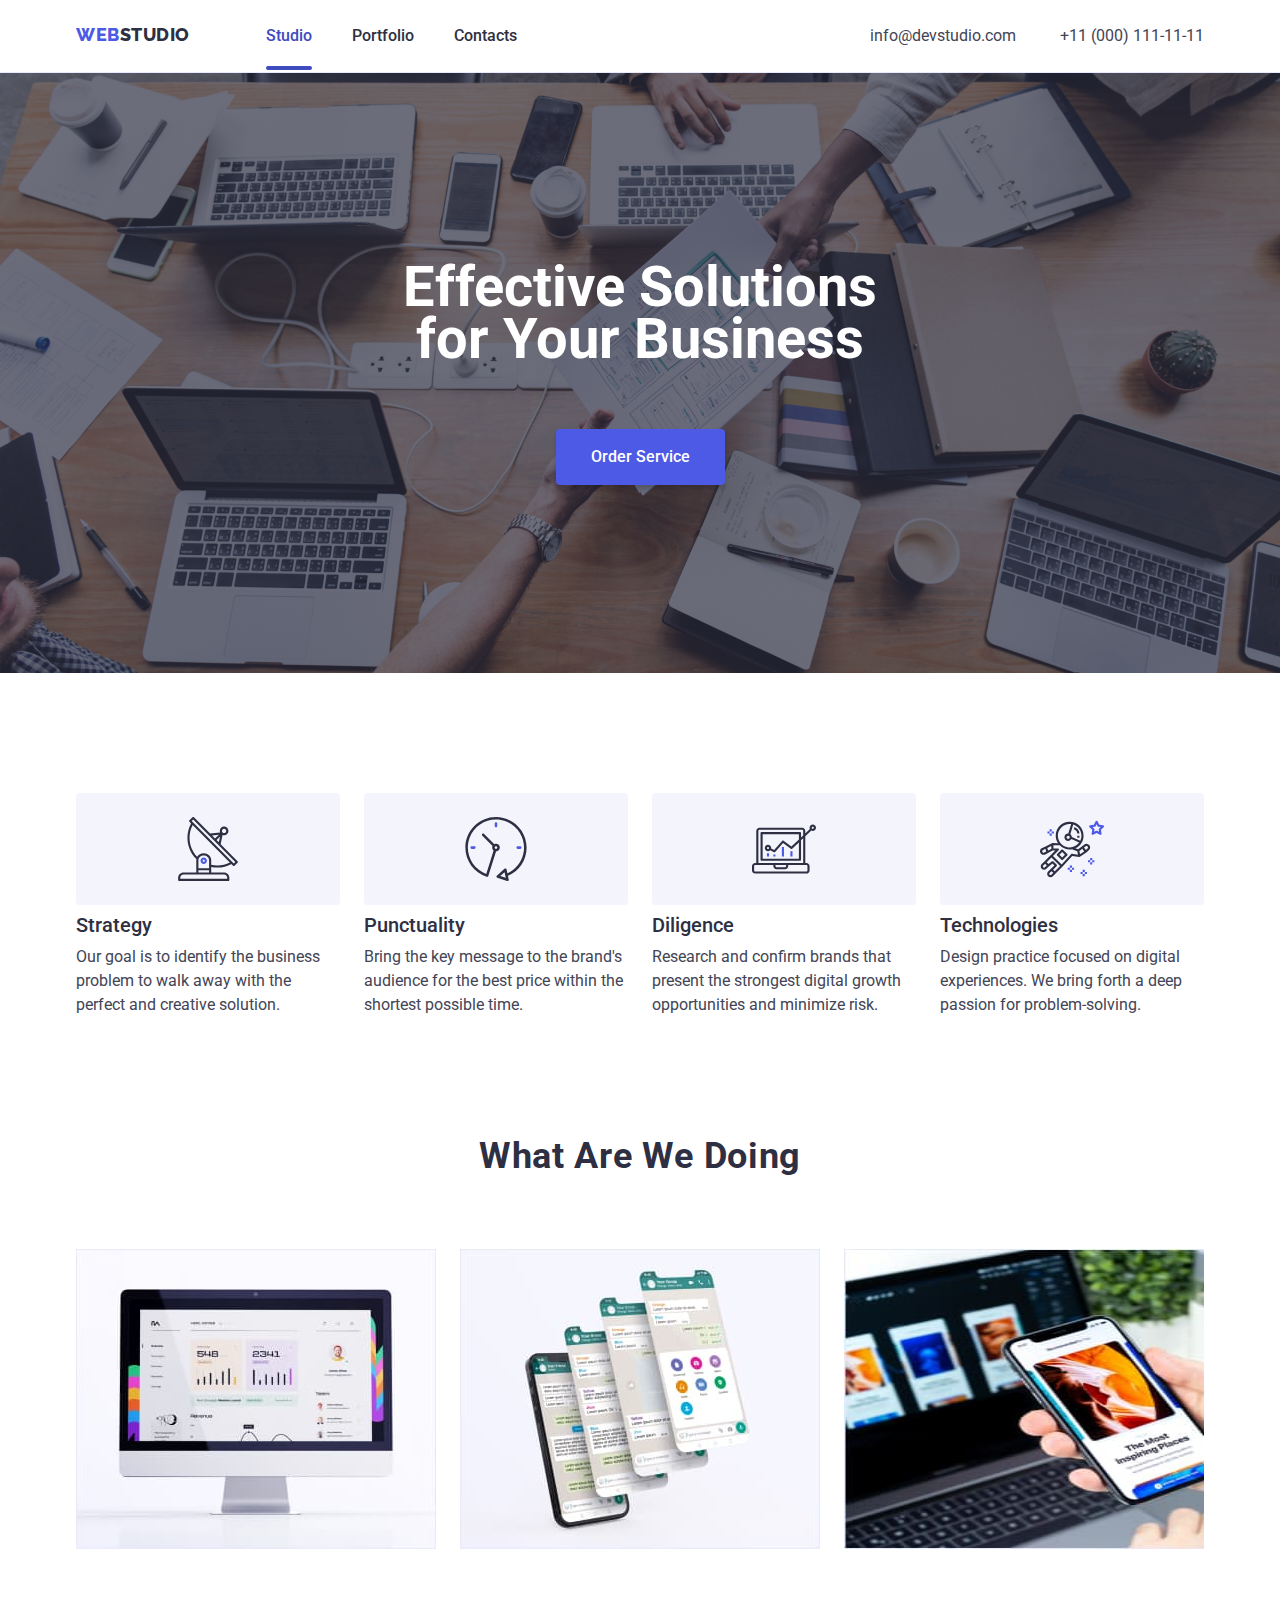
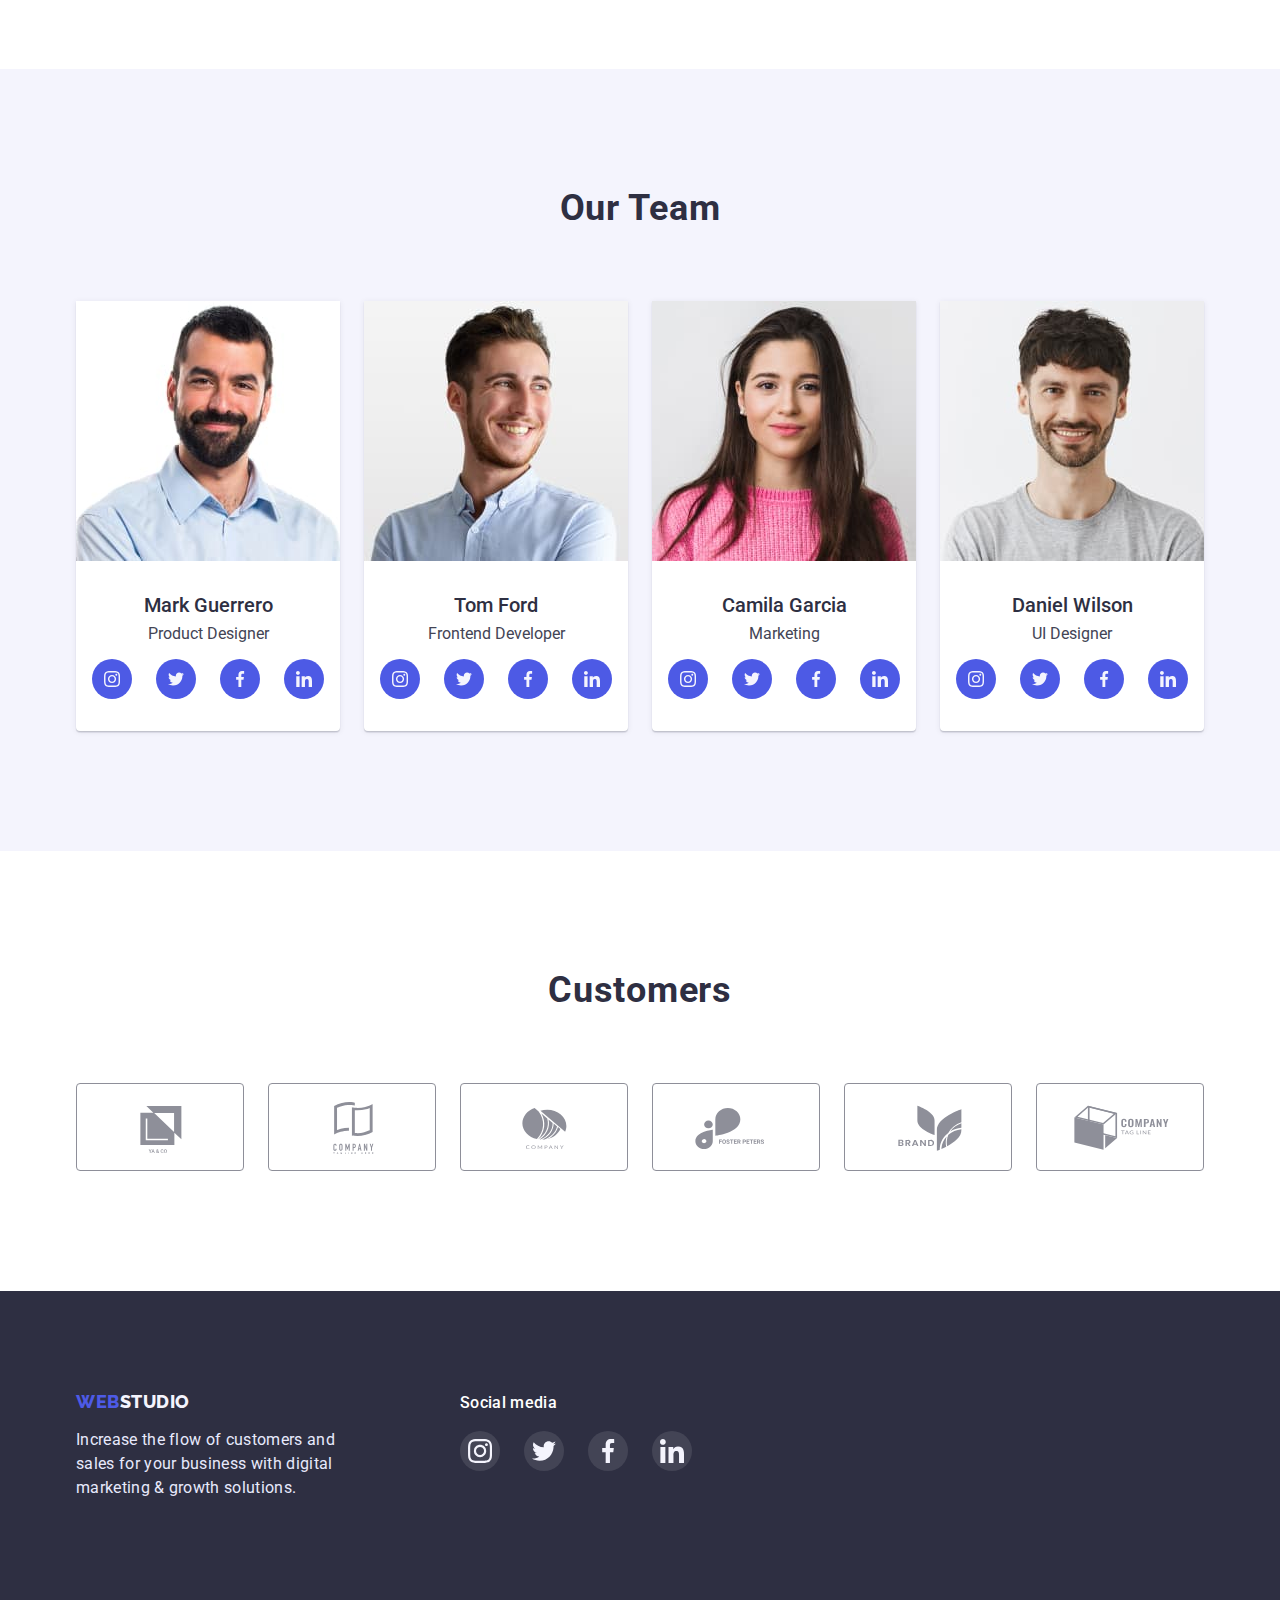
==== index.html @ 756aed3f "Initial commit" ====
<!DOCTYPE html>
<html lang="en">
  <!-- Ukraine - lang="uk" -->
  <head>
    <meta charset="UTF-8" />
    <meta http-equiv="X-UA-Compatible" content="IE=edge" />
    <meta name="viewport" content="width=device-width, initial-scale=1.0" />

    <link rel="preconnect" href="https://fonts.googleapis.com" />
    <link rel="preconnect" href="https://fonts.gstatic.com" crossorigin />
    <link
      href="https://fonts.googleapis.com/css2?family=Raleway:wght@800&family=Roboto:wght@400;500;700;900&display=swap"
      rel="stylesheet"
    />
    <!-- Сначала нормализатор -->
    <link
      rel="stylesheet"
      href="https://cdnjs.cloudflare.com/ajax/libs/modern-normalize/1.0.0/modern-normalize.min.css"
    />
    <link rel="stylesheet" href="./css/styles.css" />

    <title>GOIT HW5 Studio</title>
  </head>

  <body>
    <!-- Шапка страницы -->
    <header class="top-line">
      <div class="container page-header-container">
        <!-- Navigation -->
        <nav class="navigation">
          <a href="./index.html" class="link logo">
            <span class="logo-left">Web</span
            ><span class="logo-right">Studio</span></a
          >
          <!-- ul>li*4>a + Enter -->
          <ul class="menu list">
            <!-- в CSS list используем как общий сброс подчеркивания, а menu для стилизации навигации -->
            <li class="menu-item">
              <a class="nav-item link current" href="./index.html">Studio</a>
            </li>
            <li class="menu-item">
              <a class="nav-item link" href="./portfolio.html">Portfolio</a>
            </li>
            <li class="menu-item">
              <a class="nav-item link" href="">Contacts</a>
            </li>
          </ul>
        </nav>
        <address class="address">
          <a href="mailto:info@devstudio.com" class="contacts-email link"
            >info@devstudio.com</a
          >

          <a href="tel:+110001111111" class="contacts-phone link"
            >+11 (000) 111-11-11</a
          >
        </address>
      </div>
    </header>

    <!-- Content -->
    <main>
      <section class="hero">
        <div class="container container-hero">
          <!-- &nbsp -->
          <h1 class="main-header">Effective Solutions for Your Business</h1>
          <button class="btn" type="button" data-modal-open>
            Order Service
          </button>
        </div>
      </section>

      <section class="section section1">
        <div class="container">
          <h2 class="header-sections visually-hidden">Hidden header section</h2>
          <ul class="list features">
            <li class="features-item">
              <div class="feature-icon-area">
                <svg class="features-icon">
                  <use
                    href="./images/symbol-defs.svg#icon-antenna"
                    class="features-image"
                  ></use>
                </svg>
              </div>
              <h3 class="feature">Strategy</h3>
              <p class="feature-description">
                Our goal is to identify the business problem to walk away with
                the perfect and creative solution.
              </p>
            </li>
            <li class="features-item">
              <div class="feature-icon-area">
                <svg class="features-icon">
                  <use
                    href="./images/symbol-defs.svg#icon-clock"
                    class="features-image"
                  ></use>
                </svg>
              </div>
              <h3 class="feature">Punctuality</h3>
              <p class="feature-description">
                Bring the key message to the brand's audience for the best price
                within the shortest possible time.
              </p>
            </li>
            <li class="features-item">
              <div class="feature-icon-area">
                <svg class="features-icon">
                  <use
                    href="./images/symbol-defs.svg#icon-diagram"
                    class="features-image"
                  ></use>
                </svg>
              </div>
              <h3 class="feature">Diligence</h3>
              <p class="feature-description">
                Research and confirm brands that present the strongest digital
                growth opportunities and minimize risk.
              </p>
            </li>
            <li class="features-item">
              <div class="feature-icon-area">
                <svg class="features-icon">
                  <use
                    href="./images/symbol-defs.svg#icon-astronaut"
                    class="features-image"
                  ></use>
                </svg>
              </div>
              <h3 class="feature">Technologies</h3>
              <p class="feature-description">
                Design practice focused on digital experiences. We bring forth a
                deep passion for problem-solving.
              </p>
            </li>
          </ul>
        </div>
      </section>
      <!-- "end section1" -->
      <section class="section section2-we-doing">
        <div class="container">
          <h2 class="header-sections">What are we doing</h2>
          <ul class="list section2-items">
            <li class="section2-item">
              <img
                src="./images/img1.jpg"
                alt="monitor image"
                height="300"
                width="360"
              />
            </li>
            <li class="section2-item">
              <img
                src="./images/img2.jpg"
                alt="phones image"
                height="300"
                width="360"
              />
            </li>
            <li class="section2-item">
              <img
                src="./images/img3.jpg"
                alt="phone&laptop image"
                height="300"
                width="360"
              />
            </li>
          </ul>
        </div>
      </section>
      <!-- "end section2" -->
      <section class="section section3-team">
        <div class="container">
          <h2 class="header-sections">Our Team</h2>
          <ul class="list team-list">
            <li class="team-member-item" id="team-member1">
              <img
                src="./images/team/foto1.jpg"
                alt="team member Mark Guerrero"
                width="264"
                height="260"
              />
              <div class="team-card-content">
                <h3 class="team-member">Mark Guerrero</h3>
                <p class="team-position">Product Designer</p>
                <ul class="social-list list">
                  <li class="social-list-item">
                    <a href="#no_scroll" class="social-list-link">
                      <svg class="social-list-icon">
                        <use
                          href="./images/symbol-defs.svg#icon-instagram"
                        ></use>
                      </svg>
                    </a>
                  </li>
                  <li class="social-list-item">
                    <a href="#no_scroll" class="social-list-link">
                      <svg class="social-list-icon">
                        <use href="./images/symbol-defs.svg#icon-twitter"></use>
                      </svg>
                    </a>
                  </li>
                  <li class="social-list-item">
                    <a href="#no_scroll" class="social-list-link">
                      <svg class="social-list-icon">
                        <use
                          href="./images/symbol-defs.svg#icon-facebook"
                        ></use>
                      </svg>
                    </a>
                  </li>
                  <li class="social-list-item">
                    <a href="#no_scroll" class="social-list-link">
                      <svg class="social-list-icon">
                        <use
                          href="./images/symbol-defs.svg#icon-linkedin"
                        ></use>
                      </svg>
                    </a>
                  </li>
                </ul>
              </div>
            </li>
            <li class="team-member-item" id="team-member2">
              <img
                src="./images/team/foto2.jpg"
                alt="team member Tom Ford"
                width="264"
                height="260"
              />
              <div class="team-card-content">
                <h3 class="team-member">Tom Ford</h3>
                <p class="team-position">Frontend Developer</p>
                <ul class="social-list list">
                  <li class="social-list-item">
                    <a href="#no_scroll" class="social-list-link">
                      <svg class="social-list-icon">
                        <use
                          href="./images/symbol-defs.svg#icon-instagram"
                        ></use>
                      </svg>
                    </a>
                  </li>
                  <li class="social-list-item">
                    <a href="#no_scroll" class="social-list-link">
                      <svg class="social-list-icon">
                        <use href="./images/symbol-defs.svg#icon-twitter"></use>
                      </svg>
                    </a>
                  </li>
                  <li class="social-list-item">
                    <a href="#no_scroll" class="social-list-link">
                      <svg class="social-list-icon">
                        <use
                          href="./images/symbol-defs.svg#icon-facebook"
                        ></use>
                      </svg>
                    </a>
                  </li>
                  <li class="social-list-item">
                    <a href="#no_scroll" class="social-list-link">
                      <svg class="social-list-icon">
                        <use
                          href="./images/symbol-defs.svg#icon-linkedin"
                        ></use>
                      </svg>
                    </a>
                  </li>
                </ul>
              </div>
            </li>
            <li class="team-member-item" id="team-member3">
              <img
                src="./images/team/foto3.jpg"
                alt="team member Camila Garcia"
                width="264"
                height="260"
              />
              <div class="team-card-content">
                <h3 class="team-member">Camila Garcia</h3>
                <p class="team-position">Marketing</p>
                <ul class="social-list list">
                  <li class="social-list-item">
                    <a href="#no_scroll" class="social-list-link">
                      <svg class="social-list-icon">
                        <use
                          href="./images/symbol-defs.svg#icon-instagram"
                        ></use>
                      </svg>
                    </a>
                  </li>
                  <li class="social-list-item">
                    <a href="#no_scroll" class="social-list-link">
                      <svg class="social-list-icon">
                        <use href="./images/symbol-defs.svg#icon-twitter"></use>
                      </svg>
                    </a>
                  </li>
                  <li class="social-list-item">
                    <a href="#no_scroll" class="social-list-link">
                      <svg class="social-list-icon">
                        <use
                          href="./images/symbol-defs.svg#icon-facebook"
                        ></use>
                      </svg>
                    </a>
                  </li>
                  <li class="social-list-item">
                    <a href="#no_scroll" class="social-list-link">
                      <svg class="social-list-icon">
                        <use
                          href="./images/symbol-defs.svg#icon-linkedin"
                        ></use>
                      </svg>
                    </a>
                  </li>
                </ul>
              </div>
            </li>
            <li class="team-member-item" id="team-member4">
              <img
                src="./images/team/foto4.jpg"
                alt="team member Daniel Wilson"
                width="264"
                height="260"
              />
              <div class="team-card-content">
                <h3 class="team-member">Daniel Wilson</h3>
                <p class="team-position">UI Designer</p>
                <ul class="social-list list">
                  <li class="social-list-item">
                    <a href="#no_scroll" class="social-list-link">
                      <svg class="social-list-icon">
                        <use
                          href="./images/symbol-defs.svg#icon-instagram"
                        ></use>
                      </svg>
                    </a>
                  </li>
                  <li class="social-list-item">
                    <a href="#no_scroll" class="social-list-link">
                      <svg class="social-list-icon">
                        <use href="./images/symbol-defs.svg#icon-twitter"></use>
                      </svg>
                    </a>
                  </li>
                  <li class="social-list-item">
                    <a href="#no_scroll" class="social-list-link">
                      <svg class="social-list-icon">
                        <use
                          href="./images/symbol-defs.svg#icon-facebook"
                        ></use>
                      </svg>
                    </a>
                  </li>
                  <li class="social-list-item">
                    <a href="#no_scroll" class="social-list-link">
                      <svg class="social-list-icon">
                        <use
                          href="./images/symbol-defs.svg#icon-linkedin"
                        ></use>
                      </svg>
                    </a>
                  </li>
                </ul>
              </div>
            </li>
          </ul>
        </div>
      </section>
      <section class="section section4-customers">
        <div class="container">
          <h2 class="header-sections">Customers</h2>
          <ul class="customer-list list">
            <li class="customer-list-item">
              <a class="customer-link link" href="#no_scroll">
                <svg class="customer-icon">
                  <use href="./images/symbol-defs.svg#icon-Logo1"></use>
                </svg>
              </a>
            </li>
            <li class="customer-list-item">
              <a class="customer-link link" href="#no_scroll">
                <svg class="customer-icon">
                  <use href="./images/symbol-defs.svg#icon-Logo2"></use>
                </svg>
              </a>
            </li>
            <li class="customer-list-item">
              <a class="customer-link link" href="#no_scroll">
                <svg class="customer-icon">
                  <use href="./images/symbol-defs.svg#icon-Logo3"></use>
                </svg>
              </a>
            </li>
            <li class="customer-list-item">
              <a class="customer-link link" href="#no_scroll">
                <svg class="customer-icon">
                  <use href="./images/symbol-defs.svg#icon-Logo4"></use>
                </svg>
              </a>
            </li>
            <li class="customer-list-item">
              <a class="customer-link link" href="#no_scroll">
                <svg class="customer-icon">
                  <use href="./images/symbol-defs.svg#icon-Logo5"></use>
                </svg>
              </a>
            </li>
            <li class="customer-list-item">
              <a class="customer-link link" href="#no_scroll">
                <svg class="customer-icon">
                  <use href="./images/symbol-defs.svg#icon-Logo6"></use>
                </svg>
              </a>
            </li>
          </ul>
        </div>
      </section>
      <!-- end "section4" -->
    </main>

    <!-- Подвал страницы -->
    <footer class="footer">
      <!--  -->
      <div class="container">
        <div class="footer-context">
          <div class="footer-description">
            <a href="./index.html" class="link footer-logo"
              ><span class="logo-left">Web</span
              ><span class="logo-right">Studio</span></a
            >
            <p class="footer-text">
              Increase the flow of customers and sales for your business with
              digital marketing & growth solutions.
            </p>
          </div>
          <div class="footer-social">
            <p class="footer-social-header">Social media</p>
            <ul class="list footer-social-list">
              <li class="footer-social-list-item">
                <a class="footer-social-link link" href="#no_scroll">
                  <svg class="footer-social-icon">
                    <use href="./images/symbol-defs.svg#icon-instagram"></use>
                  </svg>
                </a>
              </li>
              <li class="footer-social-list-item">
                <a class="footer-social-link link" href="#no_scroll">
                  <svg class="footer-social-icon">
                    <use href="./images/symbol-defs.svg#icon-twitter"></use>
                  </svg>
                </a>
              </li>
              <li class="footer-social-list-item">
                <a class="footer-social-link link" href="#no_scroll">
                  <svg class="footer-social-icon">
                    <use href="./images/symbol-defs.svg#icon-facebook"></use>
                  </svg>
                </a>
              </li>
              <li class="footer-social-list-item">
                <a class="footer-social-link link" href="#no_scroll">
                  <svg class="footer-social-icon">
                    <use href="./images/symbol-defs.svg#icon-linkedin"></use>
                  </svg>
                </a>
              </li>
            </ul>
          </div>
        </div>
      </div>
    </footer>
    <!-- Modal window -->
    <div class="backdrop is-hidden animation-backdrop" data-modal>
      <div class="modal">
        <button
          class="modal-close-btn animation-modal-close-btn"
          data-modal-close
        >
          <svg class="modal-close-btn-icon animation-modal-close-btn">
            <use href="./images/symbol-defs.svg#icon-close-black-18dp"></use>
          </svg>
        </button>
      </div>
    </div>
    <script src="./JS/modal.js"></script>
  </body>
</html>
---- css/styles.css ----
:root {
  --primary-font: 'Roboto', sans-serif;
  --secondary-font: 'Raleway', sans-serif;
  /* h1-h3 navigation buttons*/
  --text-header-color: #2E2F42;
  /* p and href */
  --logo-web: #4d5ae5;
  --text-color: #434455;
  --text-hover-color: #404BBF;
  --font-size: 16px;
  --font-weight-main: 400;
  --WHITE: #FFFFFF;
  --btn-background: #4D5AE5;
  --btn-hover: #404BBF;
  --fltr-text-color: #4D5AE5;
  --fltr-background: #F4F4FD;
  --fltr-active: #404BBF;
  --footer-logo-color: #F4F4FD;
  --footer-text-color: #E7E9FC;
}

/* наступне наслідується від modern-normalize */
/* *,
*::before,
*::after {
  box-sizing: border-box;
} */

body {
  font-family: var(--primary-font);
  color: var(--text-color);
  background: var(--WHITE);

}

/* clear margin */
h1,
h2,
h3,
h4,
p {
  margin-top: 0;
  margin-bottom: 0;
}

ul,
ol {
  margin-top: 0;
  margin-bottom: 0;
  padding-left: 0;
}

/* Полностью скрывает элемент */
.visually-hidden {
  position: absolute;
  width: 1px;
  height: 1px;
  margin: -1px;
  border: 0;
  padding: 0;

  white-space: nowrap;
  clip-path: inset(100%);
  clip: rect(0 0 0 0);
  overflow: hidden;
}


/* define img as block  */
img {
  display: block;
  max-width: 100%;
}

button {
  cursor: pointer;

}

/* убираем обертку списка */
.list {
  list-style: none
}

/* убираем обертку ссылок */
.link {
  text-decoration: none;
}

/* END clear margin */

/* центрируем относительно границ страницы */
.container {
  width: 1158px;
  margin: 0 auto;
  padding-left: 15px;
  padding-right: 15px;
  padding-top: 0px;
  padding-bottom: 0px;
}

.section {
  padding-top: 120px;
  padding-bottom: 120px;
}

/* ************ Header */
.top-line {
  padding-top: 24px;
  padding-bottom: 24px;
  border-bottom: 1px solid #E7E9FC;
}

.page-header-container {
  display: flex;
  justify-content: center;
  /* align-items: baseline; */

}

.navigation {
  max-width: 452px;
  display: flex;
  /* align-items: stretch; */
  justify-content: center;
}

.address {
  margin-left: auto;

}

.menu {
  display: flex;
  /* margin-left: 76px; */
  justify-content: space-between;
  align-items: center;
  padding: 0px;
  gap: 40px;

}

.nav-item {
  /* position: relative; */
  font-weight: 500;
  font-size: 16px;
  line-height: calc(24/16);
  color: var(--text-header-color);
  /* text-decoration: none;
  display: block; */
  padding-top: 24px;
  padding-bottom: 24px;
  transition: color 250ms cubic-bezier(0.4, 0, 0.2, 1);
}

/* .nav-item:not(:last-child) {
  margin-right: 40px;
} */

.contacts-phone {
  margin-left: 40px;
}

.logo {
  font-family: Raleway;
  font-weight: 800;
  font-size: 18px;
  line-height: calc(21/18);
  color: var(--text-header-color);
  align-items: center;
  letter-spacing: 0.03em;
  text-transform: uppercase;
  margin-right: 76px;


}

.logo-left {
  color: var(--logo-web);
}

.logo-right {
  transition: color 250ms cubic-bezier(0.4, 0, 0.2, 1);
}

.logo-right:hover,
.logo-right:focus {
  color: var(--text-hover-color);
}

.current,
.nav-item:focus,
.nav-item:hover {
  color: var(--text-hover-color);
}

.navigation>.list .link.current {
  color: var(--text-hover-color);
  position: relative;
}

.navigation>.list .link.current::after {
  content: "";
  position: absolute;
  bottom: -1px;
  left: 0;
  width: 100%;
  height: 4px;
  background-color: var(--text-hover-color);
  border-radius: 2px;
}

.contacts-email,
.contacts-phone {
  font-style: normal;
  line-height: calc(24/16);
  color: var(--text-color);
}

.contacts-email:focus,
.contacts-email:hover,
.contacts-phone:focus,
.contacts-phone:hover {
  color: var(--text-hover-color);
}

/* .navigation {

  display: flex;
  flex-direction: row;
  align-items: flex-start;
  padding: 0px;
  gap: 40px;
} */

/* Hero section */
.hero {
  max-width: 1440px;
  min-height: 600px;

  background-color: rgba(46, 47, 66, 0.7);
  background-repeat: no-repeat;
  background-size: cover;
  background-position: center;
  /* затемнение картинки linear-gradient(rgba(46, 47, 66, 0.7), rgba(46, 47, 66, 0.7)) */
  background-image: linear-gradient(rgba(46, 47, 66, 0.7), rgba(46, 47, 66, 0.7)), url("../images/hero-image.jpg");
  text-align: center;
  margin-left: auto;
  margin-right: auto;
  padding: 188px 0px;
  /* padding: 120px 0px; */
}

.container-hero {
  /* padding: 188px 0px; */
  /* margin-left: auto;
  margin-right: auto; */
  /* display: flex;
  flex-direction: column;
  justify-content: center;
  align-items: center;
  text-align: center; */
}

.main-header {
  /* Header 1 */
  max-width: 496px;
  height: 120px;

  font-weight: 700;
  font-size: 56px;
  line-height: 0.93;
  /* letter-spacing: 1.07; */
  color: var(--WHITE);
  margin: 0 auto;
  /* margin-top: 188px; */
  /* margin-top: 68px; */
  margin-bottom: 48px;
}

.btn {
  height: 56px;
  width: 169px;
  left: 20px;
  top: 20px;
  padding: 16px 32px 16px 32px;
  /* margin-bottom: 188px; */
  gap: 10px;
  border: none;
  background: var(--btn-background);
  box-shadow: 0px 4px 4px rgba(0, 0, 0, 0.15);
  border-radius: 4px;
  /* border-top-right-radius: 6px; */

  color: var(--WHITE);
  font-family: 'Roboto', sans-serif;
  font-weight: 500;
  font-size: 16px;
  line-height: calc(24/16);
  align-self: auto;
  transition: background-color 250ms cubic-bezier(0.4, 0, 0.2, 1);

}

.btn:hover,
.btn:focus {
  background: var(--btn-hover);

}

/* End Hero section */


.header-sections {

  font-weight: 700;
  font-size: 36px;
  line-height: 1.11;
  /* identical to box height, or 111% */
  color: var(--text-header-color);
  text-align: center;
  letter-spacing: 0.02em;
  text-transform: capitalize;

  margin-bottom: 72px;
}

/* h3 */
.card-header,
.feature {
  font-weight: 500;
  font-size: 20px;
  line-height: calc(24/20);
  /* identical to box height, or 120% */
  text-align: center;
  color: var(--text-header-color);
}

/* Section 1 */

.section1 {
  padding-bottom: 0px;
}

.features {
  display: flex;
}

.feature {
  text-align: left;
  margin-bottom: 8px;
}

.features-item {
  width: 264px;
}

.features-item:not(:last-child) {
  margin-right: 24px;
}

.feature-icon-area {
  height: 112px;
  display: flex;
  align-items: center;
  justify-content: center;
  background: #F4F4FD;
  border-radius: 4px;
  background: rgba(244, 244, 253, 1);
  /* padding-top: 24px;
  padding-bottom: 24px; */
  margin-bottom: 8px;

}

.features-icon {
  width: 64px;
  height: 64px;
}

.feature-description {

  line-height: calc(24/16);
}

/* Section 2 */
.section2-we-doing {
  padding-top: 120px;
  padding-bottom: 120px;
}

.section2-items {
  display: flex;
  flex-wrap: wrap;
  justify-content: space-between;
}

/* End section 2 */
/* Section 3 */

.section3-team {
  /* width: 1440px; */
  background: #F4F4FD;
  /* padding-bottom: 120px; */
}

.team-list {
  display: flex;
  /* column-gap: ;
  row-gap: ; */
}

/* must have to learn
display: flex;
flex-wrap: wrap;
text-align: center;
gap: 24px;
justify-content: ; */



.team-member-item {
  flex-basis: calc((100% - 72px) / 4);
  margin-right: 24px;
  text-align: center;
  background: #FFFFFF;
  border-radius: 0px 0px 4px 4px;
  box-shadow: 0px 1px 6px rgba(46, 47, 66, 0.08), 0px 1px 1px rgba(46, 47, 66, 0.16),
    0px 2px 1px rgba(46, 47, 66, 0.08);
  border-radius: 0px 0px 4px 4px;
}

.team-member-item:last-child {
  margin-right: 0px;
}

.team-card-content {
  padding-top: 32px;
  padding-bottom: 32px;
  padding-left: 16px;
  padding-right: 16px;
}

.team-member {
  font-weight: 500;
  font-size: 20px;
  line-height: calc(24/20);
  /* identical to box height, or 120% */
  text-align: center;
  color: var(--text-header-color);
  margin-bottom: 8px;
}

.social-list {
  display: flex;
  justify-content: center;
  gap: 24px;
  margin-top: 16px;
}

.social-list-item {
  max-width: 264px;
  background-color: var(--color-primary-background);
}

.social-list-link {
  width: 40px;
  height: 40px;
  border-radius: 50%;
  background-color: #4D5AE5;
  display: flex;
  justify-content: center;
  align-items: center;
  transition: background-color 250ms cubic-bezier(0.4, 0, 0.2, 1);
}

.social-list-link:hover,
.social-list-link:focus {
  background-color: #404BBF;

}

.social-list-icon {
  height: 16px;
  width: 16px;
  /* left: 12px;
  top: 12px;
  border-radius: 0px; background: #2E2F42;
*/
  fill: #f4f4fd;
}

/* Більш модерново відступи через gap */

/* Відступ між картками */
/* .team:not(:nth-child(4n)) {
  margin-right: 24px;
} */

/* відступ вниз між картками */
/* .team:not(:nth-last-child(-n+4)) {
  margin-bottom: 24px;
} */
/* *********** Section 4 Customers */
.section4-customers {
  /* background: #F4F4FD; */
  background: #FFFFFF;

}

.customer-list {
  /* max-width: 1128; */
  display: flex;
  margin-top: 72px;
  gap: 24px;
  /* margin-left: auto; */
}

.customer-list-item {
  display: flex;
  height: 88px;
  flex-basis: calc((100% - 5 * 24px) / 6);
}

.customer-link {
  width: 168px;
  border: 1px solid #8E8F99;
  border-radius: 4px;
  /* padding-top: 16px;
  padding-bottom: 16px; */
  display: flex;
  align-items: center;
  justify-content: center;
  transition: border-color 250ms cubic-bezier(0.4, 0, 0.2, 1);
}

.customer-link:hover,
.customer-link:focus {
  /* border: 1px solid #404BBF; */
  /* fill: #8E8F99; */
  border-color: #404BBF;

}

.customer-link:hover .customer-icon,
.customer-link:focus .customer-icon {
  fill: #404BBF;

}

.customer-icon {
  width: 104px;
  height: 56px;
  fill: #8E8F99;
  transition: fill 250ms cubic-bezier(0.4, 0, 0.2, 1);
}

/* ----------------- */
.footer {
  background: var(--text-header-color);
  padding-top: 100px;
  padding-bottom: 100px;
  display: flex;
}

.footer-context {
  display: flex;
}

.footer-description {
  display: flex;
  flex-direction: column;
  justify-content: left;
  /* align-items: lef; */
  text-align: left;
  margin-right: 120px;
}

.footer-social-header {
  margin-bottom: 16px;
  font-weight: 500;
  font-size: 16px;
  line-height: calc(24/16);
  /* identical to box height, or 150% */
  letter-spacing: 0.02em;
  color: #FFFFFF;
}

.footer-social-list {
  display: flex;
  justify-content: center;
  gap: 24px;
  /* margin-top: 16px; */
}

/* 
.footer-social-list-item {
  max-width: 264px;
  background-color: var(--color-primary-background);
} */

/* <a href= */
.footer-social-link {
  width: 40px;
  height: 40px;
  border-radius: 50%;
  background-color: rgba(255, 255, 255, 0.1);
  display: flex;
  justify-content: center;
  align-items: center;
  transition: background-color 250ms cubic-bezier(0.4, 0, 0.2, 1);
}

.footer-social-link:hover,
.footer-social-link:focus {
  background-color: #49D4B4;
}

.footer-social-icon {
  height: 24px;
  width: 24px;
  /* left: 12px; */
  /* top: 12px; */
  /* border-radius: 50%; */
  fill: #f4f4fd;
}

/* .footer-social-link svg {} */

.footer-logo {
  color: var(--footer-logo-color);
  font-family: Raleway;
  font-weight: 800;
  font-size: 18px;
  line-height: calc(21/18);
  align-items: center;
  letter-spacing: 0.03em;
  text-transform: uppercase;
  margin-bottom: 16px;
}

.footer-text {
  color: var(--footer-text-color);
  line-height: calc(24/16);
  letter-spacing: 0.02em;
  width: 264px;
  height: 72px;
}



/* *****************
Portfolio
**************** */
.portfolio {
  margin-bottom: 120px;
  /* display: flex;
  flex-direction: row;
  /* align-items: flex-start; */
  /* align-items: center;
  padding: 0px;
  gap: 24px; */
}

.filter {
  max-width: 600px;
  /* display: flex; */
  margin-left: auto;
  margin-right: auto;
}

.filter-list {
  margin-top: 96px;
  margin-bottom: 72px;
  display: flex;
  /* margin: 0px 0px 72px 0px; */
  /* justify-content: left; */
  align-items: center;
  /* width: 586px; */
}

.filter-list .list:not(:last-child) {
  margin-right: 24px;
}

.p-btn {
  /* width: calc((100% - 4 * 24px) / 5); */
  border-radius: 4px;
  border: 1px solid #E7E9FC;
  height: 48px;
  top: 0px;
  font-weight: 500;
  font-size: 16px;
  line-height: calc(24/16);
  display: flex;
  justify-content: center;
  align-items: center;
  padding: 12px 24px;
  /* width: auto; */
  white-space: nowrap;

}

.filter-btn {
  background-color: var(--fltr-background);
  border: 1px solid #E7E9FC;
  /* var(--fltr-background); */

  color: var(--btn-background);
  /* width: auto; */

  /* margin-right: 24px; */

  transition: box-shadow 250ms cubic-bezier(0.4, 0, 0.2, 1),
    background-color 250ms cubic-bezier(0.4, 0, 0.2, 1),
    border 250ms cubic-bezier(0.4, 0, 0.2, 1),
    color 250ms cubic-bezier(0.4, 0, 0.2, 1);
}

/* .filter-btn1, */
.filter-btn:hover,
.filter-btn:focus {
  background-color: var(--btn-background);
  border: 1px solid var(--btn-background);
  /* color: var(--btn-background); */
  box-shadow: 0px 3px 1px rgba(0, 0, 0, 0.1), 0px 2px 1px rgba(0, 0, 0, 0.08),
    0px 2px 2px rgba(0, 0, 0, 0.12);
  color: var(--WHITE);
}

.filter-btn1 {
  background-color: var(--btn-background);
  border: 1px solid var(--btn-background);
  /* color: var(--btn-background); */
  color: var(--WHITE);

  width: auto;
  margin-right: 24px;
  transition: box-shadow 250ms cubic-bezier(0.4, 0, 0.2, 1),
    background-color 250ms cubic-bezier(0.4, 0, 0.2, 1),
    border 250ms cubic-bezier(0.4, 0, 0.2, 1),
    color 250ms cubic-bezier(0.4, 0, 0.2, 1);
}

.filter-btn1:hover,
.filter-btn1:focus {
  box-shadow: 0px 3px 1px rgba(0, 0, 0, 0.1), 0px 2px 1px rgba(0, 0, 0, 0.08),
    0px 2px 2px rgba(0, 0, 0, 0.12);
}

.filter-btn1:active,
.filter-btn:active {
  background: var(--fltr-active);
  box-shadow: none;
}



.row1,
.row2 {
  margin-bottom: 48px;
}

.project-list {
  display: flex;
  flex-wrap: wrap;
  text-align: left;
  gap: 24px;
  border: none;
  /* column-gap: ;
  row-gap: ; */
}

.card-project-link {
  /* width: 360px; */
  display: block;
  border: none;
  /* justify-content: center;
  align-items: center; */
  height: 420px;
  flex-basis: calc((100% - 2 * 24px) / 3);
  background: #FFFFFF;
  /* position: relative;  */
  overflow: hidden;
  /* cursor: pointer; */
  border: none;
  transition: box-shadow 250ms cubic-bezier(0.4, 0, 0.2, 1);
}

.card-project-link:hover,
.card-project-link:focus {
  box-shadow: 0px 1px 1px rgba(0, 0, 0, 0.12), 0px 4px 4px rgba(0, 0, 0, 0.06), 1px 4px 6px rgba(0, 0, 0, 0.16);
}

/* .card-project:hover,
.card-project:focus {
  box-shadow: 0px 1px 6px rgba(46, 47, 66, 0.08), 0px 1px 1px rgba(46, 47, 66, 0.16), 0px 2px 1px rgba(46, 47, 66, 0.08);
} */

.card-img-area {
  display: block;
  position: relative;
  /* совмещаем картинку и бак-текст */
  overflow: hidden;

  width: 360px;
  height: 300px;
  /* border: none; */
}

.card-img-area img {
  display: block;
  position: relative;
}

.back-text {
  padding: 40px 32px 164px 32px;
  font-size: 16px;
  line-height: calc(24/16);
  letter-spacing: 0.02em;
  color: #F4F4FD;

  display: block;
  position: absolute;
  left: 0;
  top: 0;
  /* bottom: 0; */
  /* 101% - фикс баг браузера - полоска */
  transform: translateY(101%);
  /* width: 360px;
  height: 300px; */
  width: 100%;
  height: 100%;

  background-color: #4D5AE5;
  background-blend-mode: soft-light;
  mix-blend-mode: normal;
  /* opacity: 0; */
  transition: transform 250ms cubic-bezier(0.4, 0, 0.2, 1);
}

.card-project-link:hover .back-text,
.card-project-link:focus .back-text {
  transform: translateY(0);
}

.progect-content {
  border-top: none;
  color: #2E2F42;
  border-bottom: 1px solid #f4f4fd;
  border-left: 1px solid #f4f4fd;
  border-right: 1px solid #f4f4fd;

  padding: 36px 16px;
  /* box-shadow: 0px 1px 6px rgba(46, 47, 66, 0.08), 0px 1px 1px rgba(46, 47, 66, 0.16), */
  /* 0px 2px 1px rgba(46, 47, 66, 0.08); */
  display: flex;
  flex-direction: column;
  justify-content: center;
  align-items: flex-start;

  gap: 8px;
}

/* BACKDROP */
.backdrop {
  /* жестко фиксируем положение элемета */
  position: fixed;
  top: 0;
  left: 0;

  width: 100%;
  height: 100%;
  background-color: rgba(0, 0, 0, 0.2);

  /* z-index: 100; */

  transition: opacity 250ms cubic-bezier(0.4, 0, 0.2, 1), visibility 250ms cubic-bezier(0.4, 0, 0.2, 1);
}

/* на открытиии модалки не видно */
.backdrop.is-hidden {
  opacity: 0;
  visibility: hidden;
  pointer-events: none;
}

.backdrop.is-hidden>.modal {
  transform: translate(-50%, -50%) scale(0.6);
}

body.overflow {
  overflow: hidden;
}

/* MODAL */
.modal {
  position: absolute;
  /* next 3 - center in browser area */
  top: 50%;
  left: 50%;
  transform: translate(-50%, -50%) scale(1);
  width: 408px;
  max-width: 100%;
  min-height: 576px;
  border-radius: 4px;
  background-color: rgb(255, 255, 255);
}

.modal-close-btn {
  position: absolute;
  display: flex;
  top: 24px;
  right: 24px;
  justify-content: center;
  align-items: center;
  background-color: #e7e9fc;
  width: 24px;
  height: 24px;
  border: 1px solid rgba(0, 0, 0, 0.1);
  border-radius: 50%;
}

/* MODAL WINDOW HOVER EFFECTS */
.modal-close-btn:hover .modal-close-btn-icon,
.modal-close-btn:focus .modal-close-btn-icon {
  cursor: pointer;
  fill: #ffffff;
}

.modal-close-btn:hover,
.modal-close-btn:focus {
  border-color: #4d5ae5;
  background-color: #4d5ae5;
}

.animation-modal-close-btn {
  transition: background-color 250ms cubic-bezier(0.4, 0, 0.2, 1),
    border-color 250ms cubic-bezier(0.4, 0, 0.2, 1),
    fill 250ms cubic-bezier(0.4, 0, 0.2, 1);
}
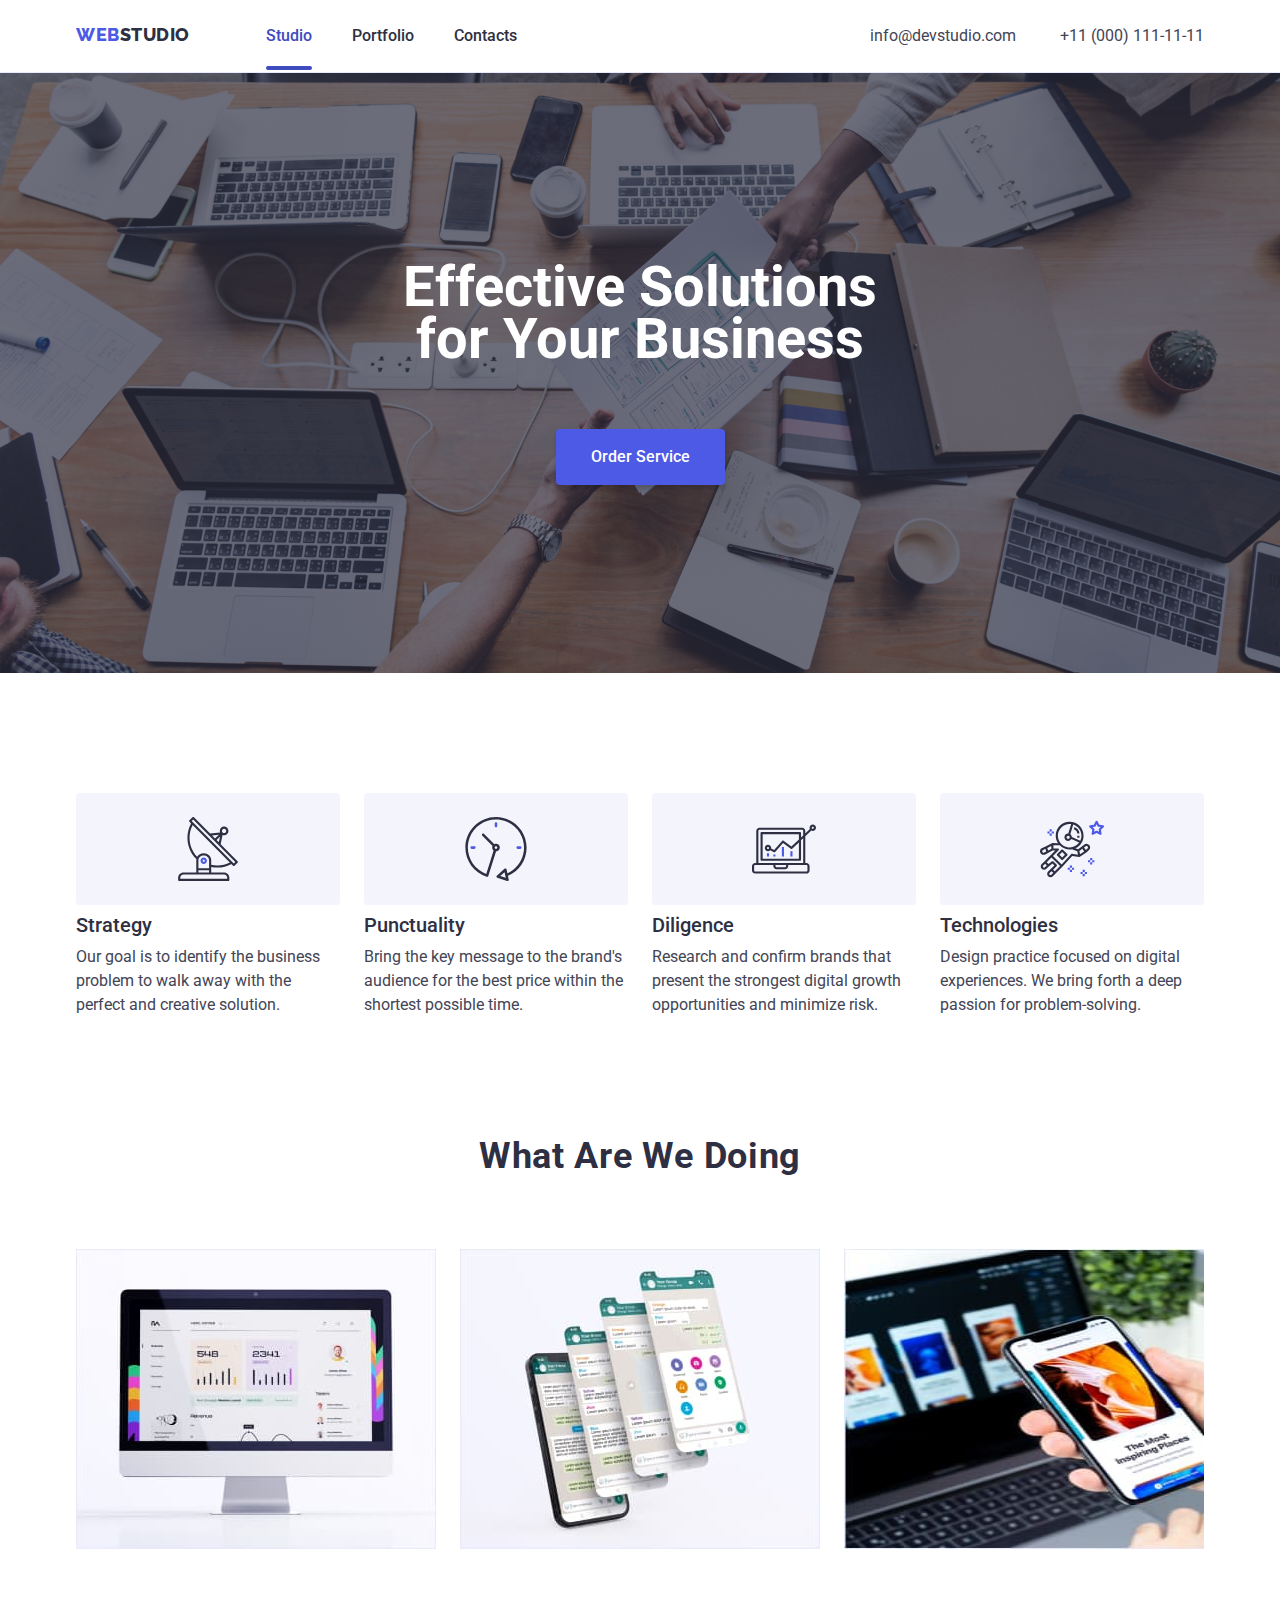
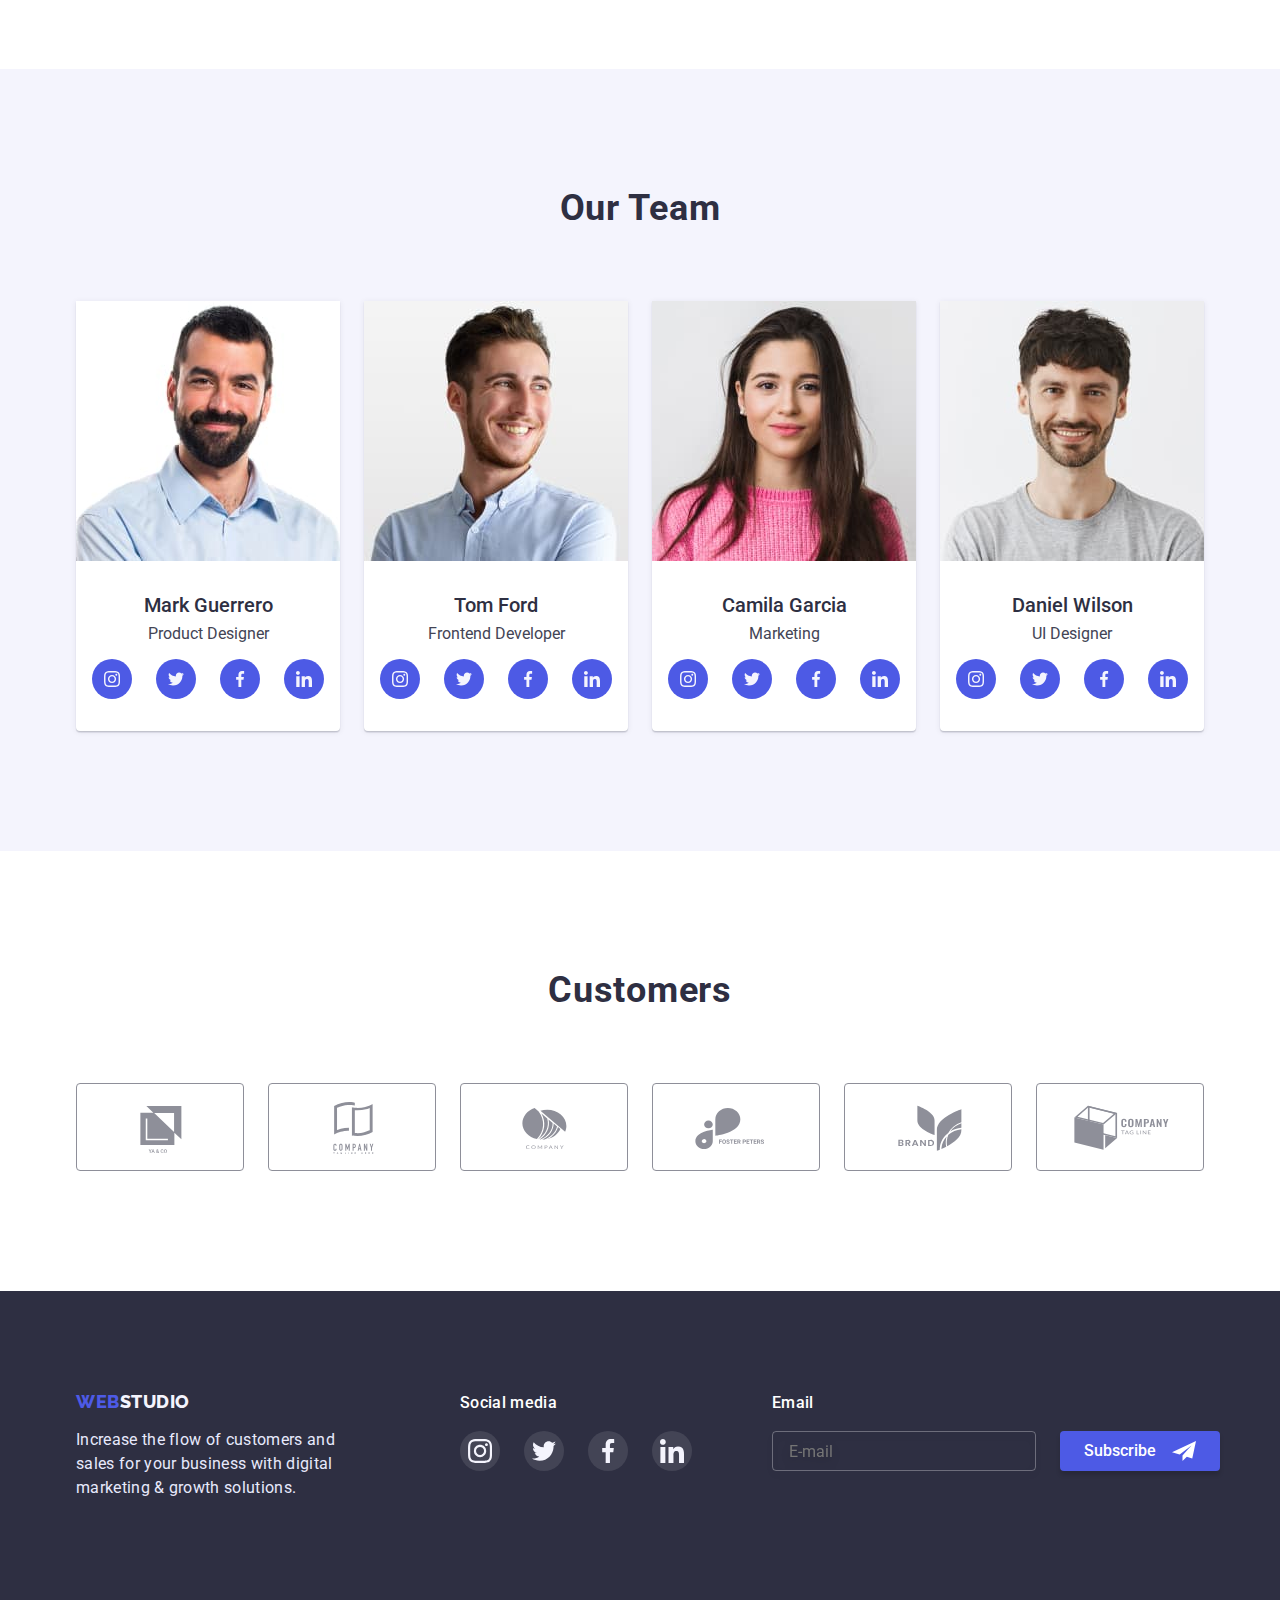
==== commit 6c2f5296: "Try to use Forms" ====
--- a/index.html
+++ b/index.html
@@ -19,7 +19,7 @@
     />
     <link rel="stylesheet" href="./css/styles.css" />
 
-    <title>GOIT HW5 Studio</title>
+    <title>GOIT HW6 Studio</title>
   </head>
 
   <body>
@@ -469,6 +469,31 @@
               </li>
             </ul>
           </div>
+          <div class="footer-sbscr">
+            <p class="sbscr-label">Email</p>
+            <form
+              class="sbscr_form"
+              name="sbscr_form"
+              autocomplete="off"
+              novalidate
+            >
+              <!-- <label class="sbscr-label" for="email"> Email</label> -->
+              <div class="footer-input">
+                <input
+                  class="sbscr-email-input"
+                  type="email"
+                  name="email"
+                  placeholder="E-mail"
+                />
+                <button type="submit" class="sbscr-btn">
+                  Subscribe<svg class="form-icon" width="24" height="24">
+                    <!-- <use href="../images/symbol-defs.svg#icon-Subscribe"></use> -->
+                    <use href="./images/symbol-defs.svg#icon-Subscribe"></use>
+                  </svg>
+                </button>
+              </div>
+            </form>
+          </div>
         </div>
       </div>
     </footer>
@@ -483,6 +508,85 @@
             <use href="./images/symbol-defs.svg#icon-close-black-18dp"></use>
           </svg>
         </button>
+        <p class="form-header">Leave your contacts and we will call you back</p>
+        <!-- Form -->
+        <form class="modal-form" name="call-back" novalidate>
+          <div class="modal-form-group">
+            <label class="modal-label" for="name">Name</label>
+            <input
+              class="modal-input animation-modal-close-btn"
+              type="text"
+              name="name"
+              id="name"
+            />
+            <svg
+              class="input-icon animation-modal-close-btn"
+              width="18"
+              height="24"
+            >
+              <use href="./images/symbol-defs.svg#icon-name"></use>
+            </svg>
+          </div>
+          <div class="modal-form-group">
+            <label class="modal-label" for="phone">Phone</label>
+            <input
+              class="modal-input animation-modal-close-btn"
+              type="text"
+              name="phone"
+              id="phone"
+            />
+            <svg
+              class="input-icon animation-modal-close-btn"
+              width="18"
+              height="24"
+            >
+              <use href="./images/symbol-defs.svg#icon-phone"></use>
+            </svg>
+          </div>
+          <div class="modal-form-group">
+            <label class="modal-label" for="email">Email</label>
+            <input
+              class="modal-input animation-modal-close-btn"
+              type="text"
+              name="email"
+              id="email"
+            />
+            <svg
+              class="input-icon animation-modal-close-btn"
+              width="18"
+              height="24"
+            >
+              <use href="./images/symbol-defs.svg#icon-email"></use>
+            </svg>
+          </div>
+          <div class="modal-form-group">
+            <label class="modal-label" for="comment">Comment</label>
+            <textarea
+              class="modal-comment modal-input animation-modal-close-btn"
+              name="comment"
+              id="comment"
+              placeholder="Text input"
+            ></textarea>
+          </div>
+
+          <div class="checkbox-wrapper">
+            <input
+              class="checkbox visually-hidden"
+              type="checkbox"
+              id="checkbox"
+            />
+            <label class="checkbox-label" for="checkbox">
+              <span class="custom-checkbox">
+                <svg class="custom-checkbox-icon" width="16" height="16">
+                  <use href="./images/symbol-defs.svg#icon-Checked"></use>
+                </svg>
+              </span>
+              I accept the terms and conditions of the&nbsp
+              <a href="#no_scroll"> Privacy Policy</a>
+            </label>
+          </div>
+          <button class="btn modal-btn" type="submit">Send</button>
+        </form>
       </div>
     </div>
     <script src="./JS/modal.js"></script>
--- a/css/styles.css
+++ b/css/styles.css
@@ -251,16 +251,16 @@
   /* padding: 120px 0px; */
 }
 
-.container-hero {
-  /* padding: 188px 0px; */
-  /* margin-left: auto;
+/* .container-hero { */
+/* padding: 188px 0px; */
+/* margin-left: auto;
   margin-right: auto; */
-  /* display: flex;
+/* display: flex;
   flex-direction: column;
   justify-content: center;
   align-items: center;
   text-align: center; */
-}
+/* } */
 
 .main-header {
   /* Header 1 */
@@ -297,7 +297,7 @@
   font-weight: 500;
   font-size: 16px;
   line-height: calc(24/16);
-  align-self: auto;
+  /* align-self: auto; */
   transition: background-color 250ms cubic-bezier(0.4, 0, 0.2, 1);
 
 }
@@ -646,6 +646,104 @@
   width: 264px;
   height: 72px;
 }
+
+.footer-sbscr {
+  margin-left: 80px;
+  width: 454px;
+  height: 80px;
+  /* display: flex;
+  flex-direction: column;
+
+  align-items: flex-start; */
+  /* gap: 24px; */
+}
+
+
+.footer-input {
+  display: flex;
+  /* flex-direction: column; */
+  justify-content: center;
+  align-items: center;
+  /* gap: 24px; */
+}
+
+.footer-input::placeholder {
+  color: rgba(255, 255, 255, 0.6);
+}
+
+.sbscr-label {
+  margin-bottom: 16px;
+  font-weight: 500;
+  font-size: 16px;
+  line-height: calc(24/16);
+  /* identical to box height, or 150% */
+  letter-spacing: 0.02em;
+  color: #FFFFFF;
+}
+
+.sbscr-email-input {
+  margin-right: 24px;
+  color: var(--WHITE);
+  height: 40px;
+  width: 264px;
+  padding: 8px 0px 8px 16px;
+  color: rgba(255, 255, 255, 0.6);
+  background-color: transparent;
+  border: 1px solid rgba(255, 255, 255, 0.3);
+  filter: drop-shadow(0px 4px 4px rgba(0, 0, 0, 0.15));
+  border-radius: 4px;
+
+}
+
+.sbscr-btn {
+  display: flex;
+  flex-direction: row;
+  align-items: center;
+  justify-content: center;
+  margin-left: auto;
+  margin-right: auto;
+  padding: 8px 24px;
+
+  border: none;
+  background: var(--btn-background);
+  box-shadow: 0px 4px 4px rgba(0, 0, 0, 0.15);
+  border-radius: 4px;
+  /* border-top-right-radius: 6px; */
+
+  color: var(--WHITE);
+  font-family: 'Roboto', sans-serif;
+  font-weight: 500;
+  font-size: 16px;
+  line-height: calc(24/16);
+  /* align-self: auto; */
+  transition: background-color 250ms cubic-bezier(0.4, 0, 0.2, 1);
+
+}
+
+.sbscr-btn:hover,
+.sbscr-btn:focus {
+  background: var(--btn-hover);
+
+}
+
+
+
+.form-icon {
+  margin-left: 16px;
+
+}
+
+/* .sbscr-label::after {
+
+  content: "sdff";
+
+  margin-right: 44px;
+
+  background-image: url("../images/symbol-defs.svg#icon-name");
+} */
+
+
+/* sbscr-btn */
 
 
 
@@ -735,7 +833,7 @@
   color: var(--WHITE);
 
   width: auto;
-  margin-right: 24px;
+  /* margin-right: 124px; */
   transition: box-shadow 250ms cubic-bezier(0.4, 0, 0.2, 1),
     background-color 250ms cubic-bezier(0.4, 0, 0.2, 1),
     border 250ms cubic-bezier(0.4, 0, 0.2, 1),
@@ -902,7 +1000,7 @@
   transform: translate(-50%, -50%) scale(1);
   width: 408px;
   max-width: 100%;
-  min-height: 576px;
+  min-height: 584px;
   border-radius: 4px;
   background-color: rgb(255, 255, 255);
 }
@@ -938,4 +1036,188 @@
   transition: background-color 250ms cubic-bezier(0.4, 0, 0.2, 1),
     border-color 250ms cubic-bezier(0.4, 0, 0.2, 1),
     fill 250ms cubic-bezier(0.4, 0, 0.2, 1);
+}
+
+.modal-form {
+  font-size: 12px;
+  line-height: calc(12/14);
+  /* identical to box height, or 117% */
+  letter-spacing: 0.04em;
+  /* LIGHT SLATE */
+  color: #8E8F99;
+  width: 100%;
+  max-width: 360px;
+  height: auto;
+  margin-left: 24px;
+  margin-right: 24px;
+}
+
+.form-header {
+  margin-top: 72px;
+  text-align: center;
+  font-weight: 500;
+  font-size: 16px;
+  line-height: calc(16/24);
+  letter-spacing: 0.02em;
+  color: #2E2F42;
+  margin-bottom: 16px;
+}
+
+.modal-form-group {
+  display: flex;
+  flex-direction: column;
+  gap: 8px;
+  /* position: relative; */
+  position: relative;
+  margin-bottom: 8px;
+}
+
+.modal-form-group:last-child {
+  margin-bottom: 16px;
+}
+
+/* .modal-label { */
+/* margin-bottom: 4px; */
+/* } */
+
+.modal-input {
+  width: 100%;
+  border: 1px solid rgba(33, 33, 33, 0.2);
+  border-radius: 4px;
+  height: 40px;
+  padding: 11px 0px 11px 38px;
+  /* border-color: rgba(33, 33, 33, 0.2); */
+  /* transition:
+    border-color 1250ms cubic-bezier(0.4, 0, 0.2, 1),
+    fill 1250ms cubic-bezier(0.4, 0, 0.2, 1); */
+}
+
+.input-icon {
+  position: absolute;
+  top: 26px;
+  left: 16px;
+  /* bottom: 8px; */
+}
+
+.modal-comment {
+  height: 120px;
+  resize: none;
+  padding-left: 16px;
+  padding-bottom: 8px;
+}
+
+.modal-comment::placeholder {
+  letter-spacing: 0.04em;
+  color: rgba(117, 117, 117, 0.5);
+}
+
+/* .modal-form-group:not(:last-child) {
+  margin-bottom: 30px;
+} */
+
+.modal-input:focus+.input-icon {
+  fill: #1f0cf6;
+}
+
+.modal-input:focus {
+  border-color: rgba(77, 90, 229, 1);
+  outline: transparent;
+}
+
+
+/* .modal-form-group > input:focus ~ .modal-label {
+  top: -20px;
+  left: 0;
+  transform: scale(1.1);
+  color: #1f0cf6;
+} */
+
+/* .modal-form-group>input:not(:placeholder-shown)~.modal-label {
+  top: -20px;
+  left: 0;
+  transform: scale(1.1);
+  color: #1f0cf6;
+} */
+
+.checkbox-wrapper {
+  margin-top: 16px;
+  display: flex;
+  align-items: center;
+  justify-content: baseline;
+  gap: 4px;
+  font-size: 12px;
+}
+
+.checkbox-label {
+  display: flex;
+  align-items: center;
+  margin-right: 8px;
+  margin-bottom: 20px;
+
+}
+
+.visually-hidden {
+  position: absolute;
+  width: 1px;
+  height: 1px;
+  margin: -1px;
+  border: 0;
+  padding: 0;
+  white-space: nowrap;
+  clip-path: inset(100%);
+  clip: rect(0 0 0 0);
+  overflow: hidden;
+}
+
+.custom-checkbox-icon {
+  /* fill: transparent; */
+  /* display: none; */
+  position: relative;
+  opacity: 0;
+  border-radius: 1px;
+
+  /* align-items: center;
+  justify-content: center; */
+  transition: opacity 250ms cubic-bezier(0.4, 0, 0.2, 1);
+}
+
+.checkbox:checked+.checkbox-label .custom-checkbox-icon {
+  /* display: block; */
+  opacity: 1;
+  border: 1px solid #2E2F42;
+  border-radius: 1px;
+}
+
+.checkbox:checked+.checkbox-label .custom-checkbox {
+  border: none;
+}
+
+/* .checkbox:checked+.checkbox-label .custom-checkbox {
+  display: none;
+} */
+
+.custom-checkbox {
+  display: inline-block;
+  border: 1px solid #2E2F42;
+  border-radius: 1px;
+  width: 16px;
+  height: 16px;
+  margin-right: 8px;
+  color: grey;
+  /* transparent; */
+
+}
+
+/* .modal-btn {
+  display: flex;
+  align-items: center;
+  justify-content: center;
+  width: 168px;
+  height: 56px;
+  margin-left: 120px;
+} */
+.modal-btn {
+  display: block;
+  margin-left: auto;
+  margin-right: auto;
 }